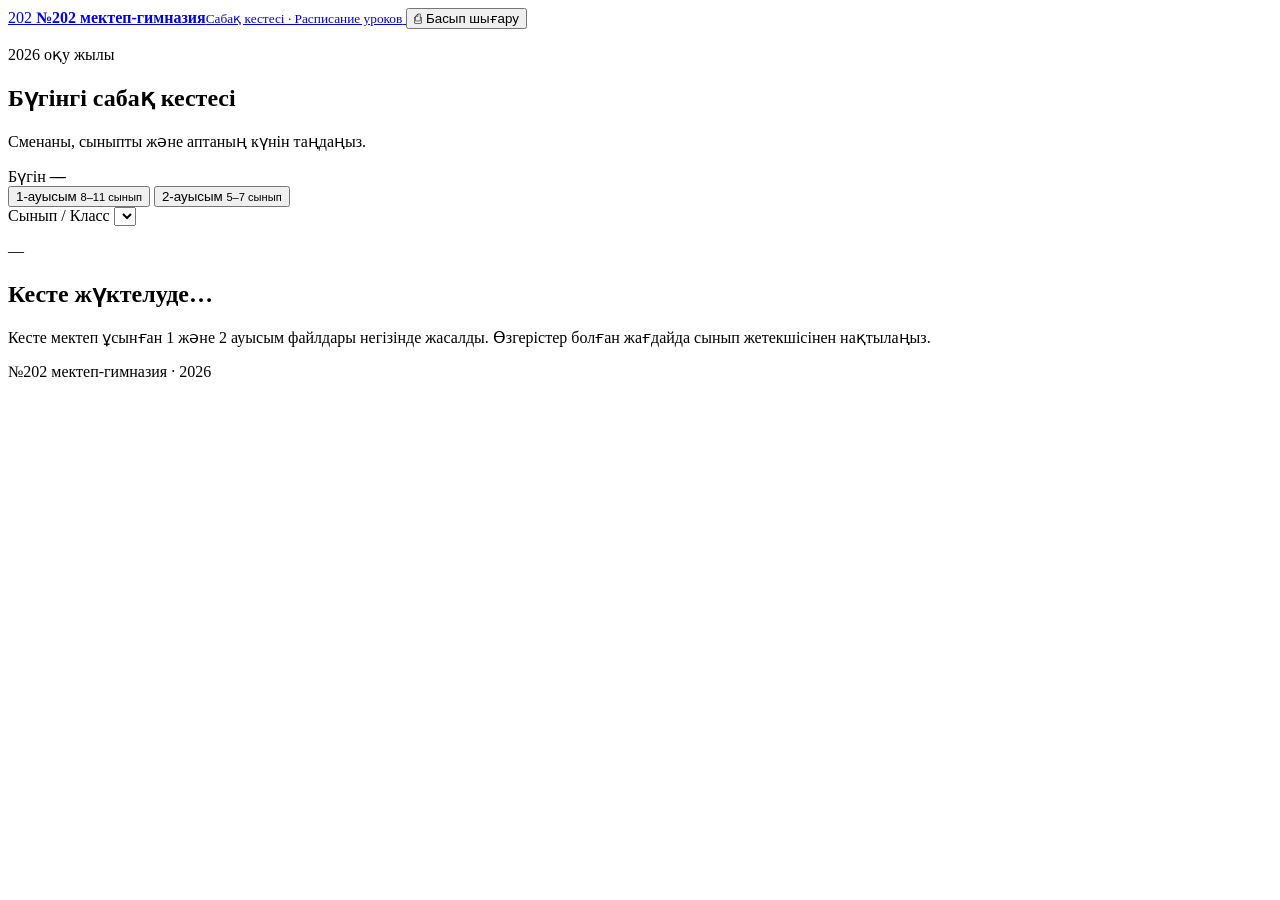
==== schedule/index.html @ 9e9dadfa "Add school schedule page" ====
<!doctype html>
<html lang="kk">
<head>
  <meta charset="utf-8">
  <meta name="viewport" content="width=device-width, initial-scale=1">
  <meta name="theme-color" content="#0b6e4f">
  <meta name="description" content="№202 мектеп-гимназиясының 2026 оқу жылына арналған сабақ кестесі">
  <title>Сабақ кестесі — №202 мектеп-гимназия</title>
  <link rel="stylesheet" href="styles.css">
  <script src="app.js" defer></script>
</head>
<body>
  <header class="site-header">
    <div class="header-inner">
      <a class="brand" href="./" aria-label="Басты бет">
        <span class="brand-mark">202</span>
        <span><strong>№202 мектеп-гимназия</strong><small>Сабақ кестесі · Расписание уроков</small></span>
      </a>
      <button class="print-button" id="printButton" type="button" aria-label="Кестені басып шығару">
        <span aria-hidden="true">⎙</span> Басып шығару
      </button>
    </div>
  </header>

  <main>
    <section class="hero" aria-labelledby="pageTitle">
      <div>
        <p class="eyebrow">2026 оқу жылы</p>
        <h1 id="pageTitle">Бүгінгі сабақ кестесі</h1>
        <p class="hero-copy">Сменаны, сыныпты және аптаның күнін таңдаңыз.</p>
      </div>
      <div class="today-card" aria-live="polite">
        <span>Бүгін</span>
        <strong id="todayLabel">—</strong>
      </div>
    </section>

    <section class="controls-card" aria-label="Кесте сүзгілері">
      <div class="shift-picker" role="group" aria-label="Смена">
        <button class="shift-button active" type="button" data-shift="1">1-ауысым <small>8–11 сынып</small></button>
        <button class="shift-button" type="button" data-shift="2">2-ауысым <small>5–7 сынып</small></button>
      </div>
      <label class="select-field">
        <span>Сынып / Класс</span>
        <select id="classSelect" aria-label="Сыныпты таңдаңыз"></select>
      </label>
    </section>

    <nav class="day-tabs" id="dayTabs" aria-label="Апта күндері"></nav>

    <section class="schedule-panel" aria-live="polite" aria-busy="true">
      <div class="schedule-heading">
        <div>
          <p class="selected-shift" id="selectedShift">—</p>
          <h2 id="scheduleTitle">Кесте жүктелуде…</h2>
        </div>
        <div class="class-meta" id="classMeta"></div>
      </div>
      <ol class="lesson-list" id="lessonList"></ol>
      <div class="empty-state" id="emptyState" hidden>
        <span>✓</span>
        <strong>Бұл күні сабақ жоқ</strong>
      </div>
    </section>

    <p class="source-note">Кесте мектеп ұсынған 1 және 2 ауысым файлдары негізінде жасалды. Өзгерістер болған жағдайда сынып жетекшісінен нақтылаңыз.</p>
  </main>

  <footer>№202 мектеп-гимназия · 2026</footer>

  <div class="error-toast" id="errorToast" role="alert" hidden>Кестені жүктеу мүмкін болмады. Бетті жаңартып көріңіз.</div>
</body>
</html>
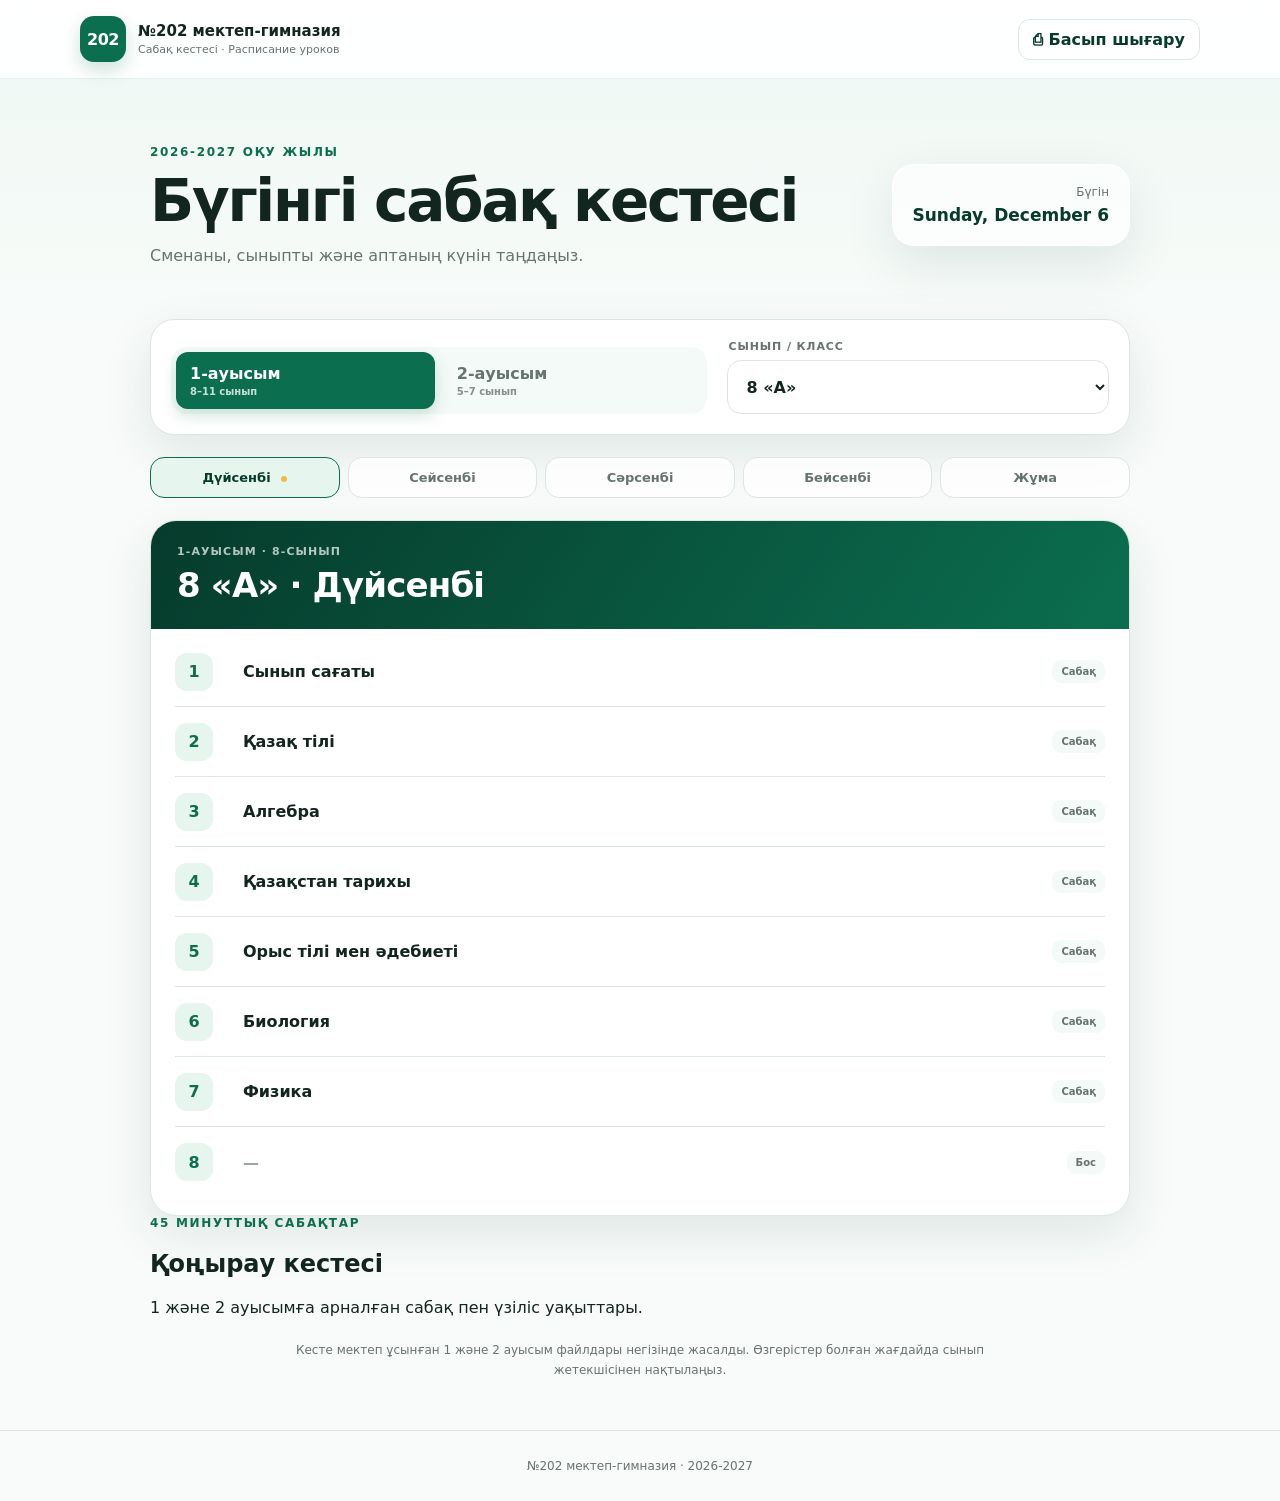
==== commit b4369ea9: "Add bell schedule section" ====
--- a/schedule/index.html
+++ b/schedule/index.html
@@ -4,7 +4,7 @@
   <meta charset="utf-8">
   <meta name="viewport" content="width=device-width, initial-scale=1">
   <meta name="theme-color" content="#0b6e4f">
-  <meta name="description" content="№202 мектеп-гимназиясының 2026 оқу жылына арналған сабақ кестесі">
+  <meta name="description" content="№202 мектеп-гимназиясының 2026-2027 оқу жылына арналған сабақ және қоңырау кестесі">
   <title>Сабақ кестесі — №202 мектеп-гимназия</title>
   <link rel="stylesheet" href="styles.css">
   <script src="app.js" defer></script>
@@ -25,7 +25,7 @@
   <main>
     <section class="hero" aria-labelledby="pageTitle">
       <div>
-        <p class="eyebrow">2026 оқу жылы</p>
+        <p class="eyebrow">2026-2027 оқу жылы</p>
         <h1 id="pageTitle">Бүгінгі сабақ кестесі</h1>
         <p class="hero-copy">Сменаны, сыныпты және аптаның күнін таңдаңыз.</p>
       </div>
@@ -63,10 +63,19 @@
       </div>
     </section>
 
+    <section class="bell-panel" aria-labelledby="bellTitle">
+      <div class="section-heading">
+        <p class="eyebrow">45 минуттық сабақтар</p>
+        <h2 id="bellTitle">Қоңырау кестесі</h2>
+        <p>1 және 2 ауысымға арналған сабақ пен үзіліс уақыттары.</p>
+      </div>
+      <div class="bell-grid" id="bellGrid"></div>
+    </section>
+
     <p class="source-note">Кесте мектеп ұсынған 1 және 2 ауысым файлдары негізінде жасалды. Өзгерістер болған жағдайда сынып жетекшісінен нақтылаңыз.</p>
   </main>
 
-  <footer>№202 мектеп-гимназия · 2026</footer>
+  <footer>№202 мектеп-гимназия · 2026-2027</footer>
 
   <div class="error-toast" id="errorToast" role="alert" hidden>Кестені жүктеу мүмкін болмады. Бетті жаңартып көріңіз.</div>
 </body>
--- a/schedule/styles.css
+++ b/schedule/styles.css
@@ -0,0 +1,135 @@
+:root {
+  --green-950: #063b2c;
+  --green-800: #0b6e4f;
+  --green-650: #15936b;
+  --green-100: #e6f5ee;
+  --mint: #f4faf7;
+  --ink: #13251f;
+  --muted: #66736e;
+  --line: #dbe6e0;
+  --white: #fff;
+  --amber: #f4b942;
+  --shadow: 0 18px 50px rgba(8, 61, 45, .10);
+}
+
+* { box-sizing: border-box; }
+html { color-scheme: light; scroll-behavior: smooth; }
+body {
+  margin: 0;
+  color: var(--ink);
+  background: linear-gradient(180deg, #edf8f3 0, #f8fbf9 330px, #f8fbf9 100%);
+  font-family: Inter, ui-sans-serif, system-ui, -apple-system, BlinkMacSystemFont, "Segoe UI", sans-serif;
+}
+button, select { font: inherit; }
+button { cursor: pointer; }
+
+.site-header {
+  background: rgba(255,255,255,.92);
+  border-bottom: 1px solid rgba(11,110,79,.10);
+  backdrop-filter: blur(12px);
+}
+.header-inner {
+  width: min(1120px, calc(100% - 32px));
+  min-height: 78px;
+  margin: auto;
+  display: flex;
+  align-items: center;
+  justify-content: space-between;
+  gap: 24px;
+}
+.brand { display: flex; align-items: center; gap: 12px; color: inherit; text-decoration: none; }
+.brand-mark {
+  width: 46px; height: 46px; border-radius: 14px;
+  display: grid; place-items: center;
+  color: white; background: var(--green-800); font-weight: 850; letter-spacing: -.5px;
+  box-shadow: 0 8px 18px rgba(11,110,79,.20);
+}
+.brand strong, .brand small { display: block; }
+.brand strong { font-size: 15px; }
+.brand small { margin-top: 3px; color: var(--muted); font-size: 11px; }
+.print-button {
+  border: 1px solid var(--line); border-radius: 12px; padding: 10px 14px;
+  background: var(--white); color: var(--green-950); font-weight: 700;
+}
+.print-button:hover { border-color: var(--green-650); }
+
+main { width: min(980px, calc(100% - 32px)); margin: auto; }
+.hero { min-height: 240px; display: flex; align-items: center; justify-content: space-between; gap: 32px; padding: 42px 0 30px; }
+.eyebrow { margin: 0 0 12px; color: var(--green-800); font-size: 12px; font-weight: 800; letter-spacing: .14em; text-transform: uppercase; }
+h1 { margin: 0; font-size: clamp(34px, 7vw, 58px); line-height: 1.04; letter-spacing: -.04em; }
+.hero-copy { margin: 14px 0 0; color: var(--muted); font-size: 16px; }
+.today-card {
+  min-width: 180px; padding: 20px; border: 1px solid rgba(255,255,255,.8); border-radius: 22px;
+  background: rgba(255,255,255,.66); box-shadow: var(--shadow); text-align: right;
+}
+.today-card span { display: block; color: var(--muted); font-size: 12px; }
+.today-card strong { display: block; margin-top: 6px; color: var(--green-950); font-size: 17px; }
+
+.controls-card {
+  display: grid; grid-template-columns: 1.4fr 1fr; gap: 20px; align-items: end;
+  padding: 20px; border: 1px solid var(--line); border-radius: 24px; background: var(--white); box-shadow: var(--shadow);
+}
+.shift-picker { display: grid; grid-template-columns: 1fr 1fr; gap: 8px; padding: 5px; border-radius: 16px; background: var(--mint); }
+.shift-button { border: 0; border-radius: 12px; padding: 12px 14px; background: transparent; color: var(--muted); text-align: left; font-weight: 800; }
+.shift-button small { display: block; margin-top: 3px; font-size: 10px; font-weight: 600; opacity: .78; }
+.shift-button.active { color: white; background: var(--green-800); box-shadow: 0 7px 16px rgba(11,110,79,.18); }
+.select-field span { display: block; margin: 0 0 7px 2px; color: var(--muted); font-size: 11px; font-weight: 750; text-transform: uppercase; letter-spacing: .08em; }
+.select-field select { width: 100%; height: 54px; padding: 0 42px 0 15px; border: 1px solid var(--line); border-radius: 14px; color: var(--ink); background: white; font-weight: 800; }
+.select-field select:focus { outline: 3px solid rgba(21,147,107,.16); border-color: var(--green-650); }
+
+.day-tabs { display: grid; grid-template-columns: repeat(5, 1fr); gap: 8px; margin: 22px 0; }
+.day-button { border: 1px solid var(--line); border-radius: 14px; padding: 12px 8px; background: rgba(255,255,255,.75); color: var(--muted); font-size: 13px; font-weight: 750; }
+.day-button:hover { border-color: var(--green-650); color: var(--green-800); }
+.day-button.active { border-color: var(--green-800); background: var(--green-100); color: var(--green-950); }
+.day-button.today::after { content: ""; display: inline-block; width: 6px; height: 6px; margin-left: 6px; border-radius: 50%; background: var(--amber); vertical-align: middle; }
+
+.schedule-panel { overflow: hidden; border: 1px solid var(--line); border-radius: 26px; background: var(--white); box-shadow: var(--shadow); }
+.schedule-heading { min-height: 108px; padding: 24px 26px; display: flex; justify-content: space-between; align-items: center; gap: 24px; color: white; background: linear-gradient(125deg, var(--green-950), var(--green-800)); }
+.selected-shift { margin: 0 0 7px; color: rgba(255,255,255,.70); font-size: 11px; font-weight: 800; letter-spacing: .10em; text-transform: uppercase; }
+.schedule-heading h2 { margin: 0; font-size: clamp(24px, 5vw, 34px); letter-spacing: -.025em; }
+.class-meta { max-width: 330px; color: rgba(255,255,255,.82); font-size: 12px; line-height: 1.5; text-align: right; }
+.class-meta strong { color: white; }
+.lesson-list { margin: 0; padding: 8px 24px 18px; list-style: none; counter-reset: lesson; }
+.lesson {
+  min-height: 70px; display: grid; grid-template-columns: 52px 1fr auto; align-items: center; gap: 16px;
+  border-bottom: 1px solid var(--line);
+}
+.lesson:last-child { border-bottom: 0; }
+.lesson-number { width: 38px; height: 38px; display: grid; place-items: center; border-radius: 12px; color: var(--green-800); background: var(--green-100); font-weight: 850; }
+.lesson-subject { font-size: 16px; font-weight: 750; }
+.lesson-free { color: #9aa6a1; font-weight: 600; }
+.lesson-badge { padding: 6px 9px; border-radius: 9px; color: var(--muted); background: var(--mint); font-size: 10px; font-weight: 750; }
+.empty-state { padding: 48px 24px; text-align: center; color: var(--muted); }
+.empty-state span { width: 48px; height: 48px; margin: 0 auto 12px; display: grid; place-items: center; border-radius: 50%; color: var(--green-800); background: var(--green-100); font-size: 24px; }
+.empty-state strong { display: block; color: var(--ink); }
+.source-note { max-width: 720px; margin: 24px auto 50px; color: var(--muted); font-size: 12px; line-height: 1.65; text-align: center; }
+footer { padding: 28px 16px; border-top: 1px solid var(--line); color: var(--muted); font-size: 12px; text-align: center; }
+.error-toast { position: fixed; right: 20px; bottom: 20px; max-width: 340px; padding: 16px 18px; border-radius: 14px; color: white; background: #a63737; box-shadow: 0 14px 40px rgba(80,0,0,.25); }
+
+@media (max-width: 700px) {
+  .header-inner, main { width: min(100% - 22px, 980px); }
+  .print-button { width: 42px; height: 42px; padding: 0; font-size: 0; }
+  .print-button span { font-size: 20px; }
+  .hero { min-height: 210px; padding: 34px 4px 24px; }
+  .today-card { display: none; }
+  .controls-card { grid-template-columns: 1fr; padding: 13px; border-radius: 20px; }
+  .day-tabs { overflow-x: auto; grid-template-columns: repeat(5, minmax(96px, 1fr)); margin: 16px -11px; padding: 0 11px 4px; scrollbar-width: none; }
+  .schedule-heading { align-items: flex-start; flex-direction: column; gap: 10px; padding: 21px 20px; }
+  .class-meta { text-align: left; }
+  .lesson-list { padding: 5px 16px 12px; }
+  .lesson { grid-template-columns: 42px 1fr; gap: 12px; }
+  .lesson-badge { display: none; }
+}
+
+@media print {
+  body { background: white; }
+  .site-header, .hero-copy, .today-card, .controls-card, .day-tabs, .source-note, footer { display: none !important; }
+  main { width: 100%; }
+  .hero { min-height: 0; padding: 0 0 18px; }
+  .eyebrow { color: #444; }
+  h1 { font-size: 28px; }
+  .schedule-panel { box-shadow: none; border-color: #bbb; }
+  .schedule-heading { color: black; background: white; border-bottom: 2px solid #222; }
+  .selected-shift, .class-meta { color: #444; }
+  .class-meta strong { color: black; }
+}
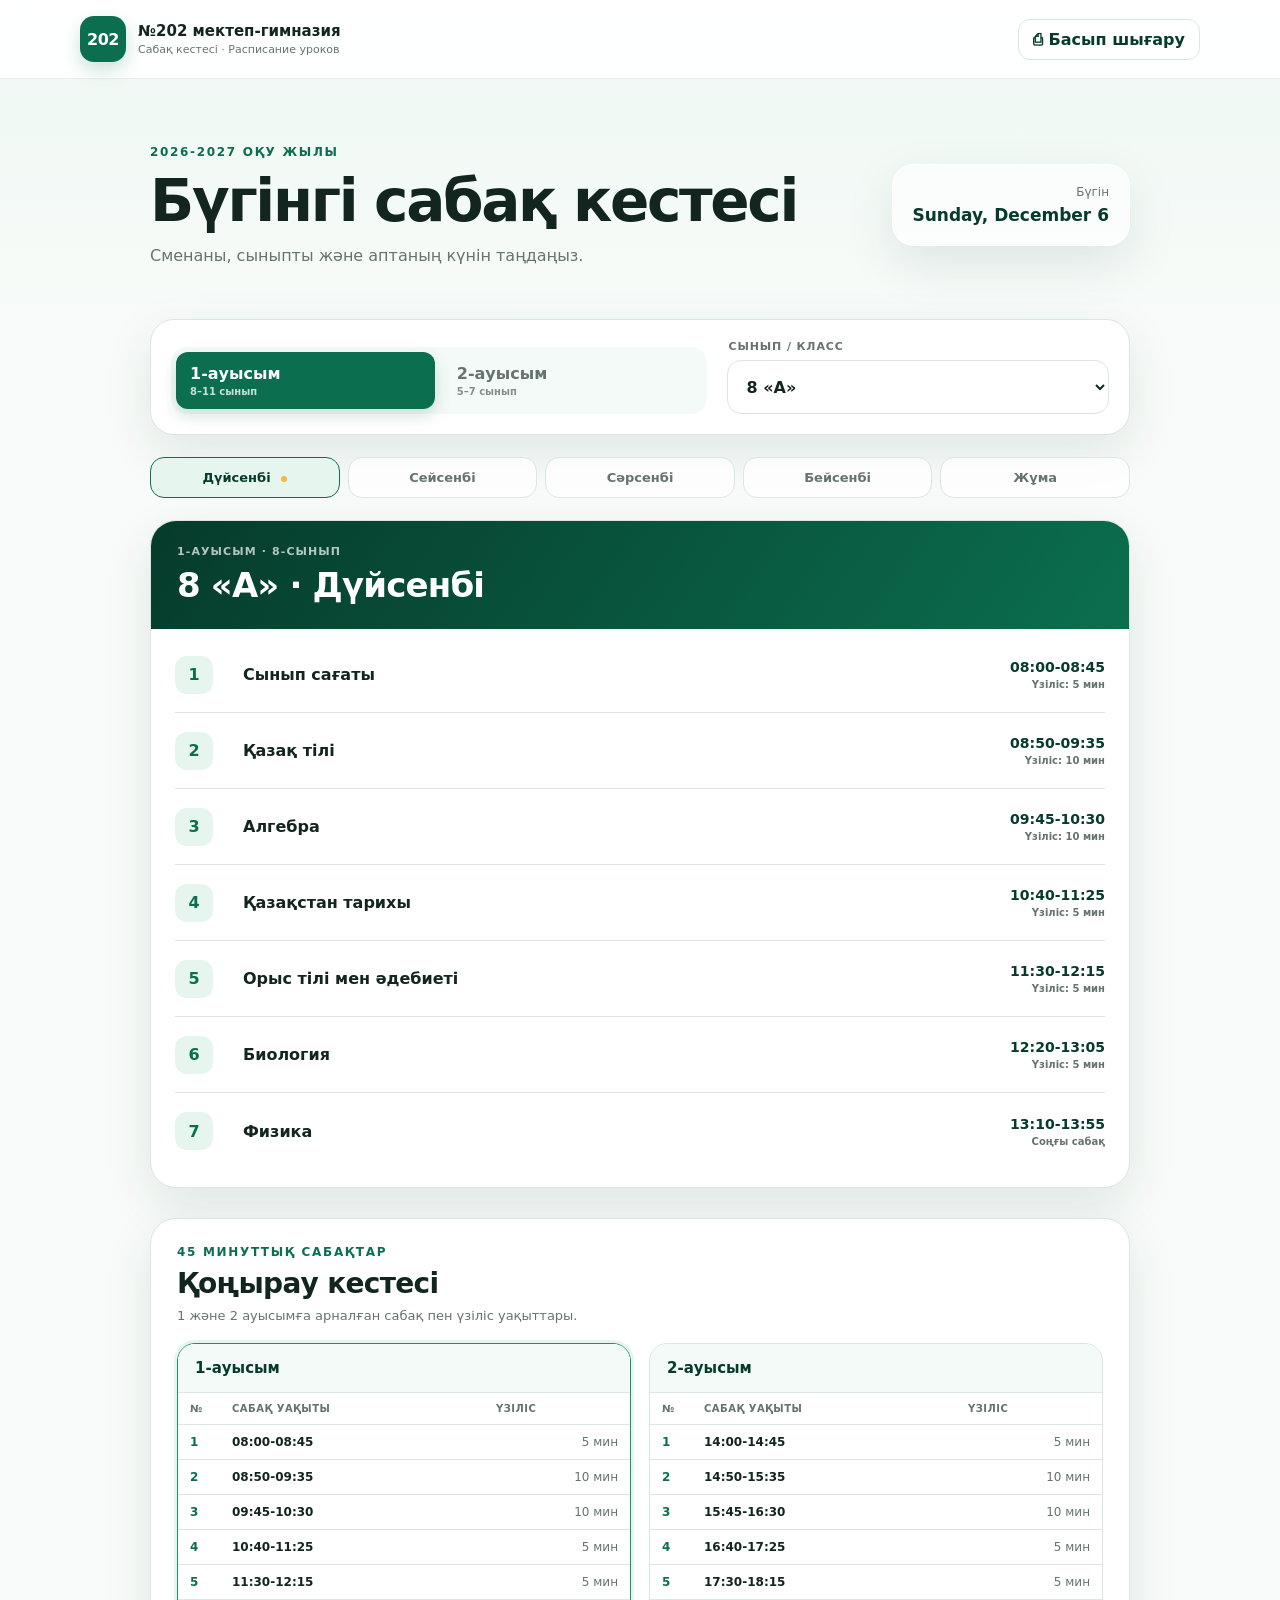
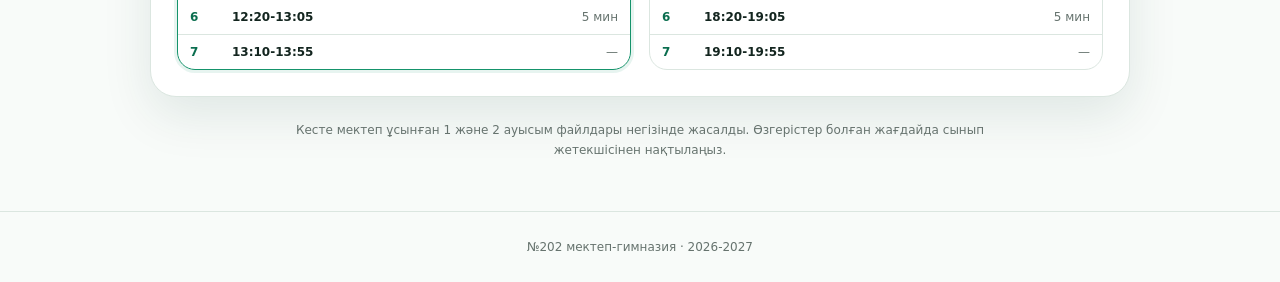
==== commit 7eb7ebb5: "Refresh schedule assets after bell time update" ====
--- a/schedule/index.html
+++ b/schedule/index.html
@@ -6,8 +6,8 @@
   <meta name="theme-color" content="#0b6e4f">
   <meta name="description" content="№202 мектеп-гимназиясының 2026-2027 оқу жылына арналған сабақ және қоңырау кестесі">
   <title>Сабақ кестесі — №202 мектеп-гимназия</title>
-  <link rel="stylesheet" href="styles.css">
-  <script src="app.js" defer></script>
+  <link rel="stylesheet" href="styles.css?v=20260917-2">
+  <script src="app.js?v=20260917-2" defer></script>
 </head>
 <body>
   <header class="site-header">
--- a/schedule/styles.css
+++ b/schedule/styles.css
@@ -91,18 +91,36 @@
 .class-meta strong { color: white; }
 .lesson-list { margin: 0; padding: 8px 24px 18px; list-style: none; counter-reset: lesson; }
 .lesson {
-  min-height: 70px; display: grid; grid-template-columns: 52px 1fr auto; align-items: center; gap: 16px;
+  min-height: 76px; display: grid; grid-template-columns: 52px 1fr auto; align-items: center; gap: 16px;
   border-bottom: 1px solid var(--line);
 }
 .lesson:last-child { border-bottom: 0; }
 .lesson-number { width: 38px; height: 38px; display: grid; place-items: center; border-radius: 12px; color: var(--green-800); background: var(--green-100); font-weight: 850; }
 .lesson-subject { font-size: 16px; font-weight: 750; }
 .lesson-free { color: #9aa6a1; font-weight: 600; }
-.lesson-badge { padding: 6px 9px; border-radius: 9px; color: var(--muted); background: var(--mint); font-size: 10px; font-weight: 750; }
+.lesson-time { min-width: 118px; text-align: right; }
+.lesson-time strong, .lesson-time small { display: block; }
+.lesson-time strong { color: var(--green-950); font-size: 14px; }
+.lesson-time small { margin-top: 4px; color: var(--muted); font-size: 10px; font-weight: 700; }
 .empty-state { padding: 48px 24px; text-align: center; color: var(--muted); }
 .empty-state span { width: 48px; height: 48px; margin: 0 auto 12px; display: grid; place-items: center; border-radius: 50%; color: var(--green-800); background: var(--green-100); font-size: 24px; }
 .empty-state strong { display: block; color: var(--ink); }
 .source-note { max-width: 720px; margin: 24px auto 50px; color: var(--muted); font-size: 12px; line-height: 1.65; text-align: center; }
+.bell-panel { margin: 30px 0 24px; padding: 26px; border: 1px solid var(--line); border-radius: 26px; background: var(--white); box-shadow: var(--shadow); }
+.section-heading { margin-bottom: 20px; }
+.section-heading .eyebrow { margin-bottom: 8px; }
+.section-heading h2 { margin: 0; font-size: 28px; letter-spacing: -.025em; }
+.section-heading > p:last-child { margin: 8px 0 0; color: var(--muted); font-size: 13px; }
+.bell-grid { display: grid; grid-template-columns: 1fr 1fr; gap: 18px; }
+.bell-card { overflow: hidden; border: 1px solid var(--line); border-radius: 18px; transition: .2s; }
+.bell-card.active { border-color: var(--green-650); box-shadow: 0 0 0 3px rgba(21,147,107,.10); }
+.bell-card h3 { margin: 0; padding: 15px 17px; color: var(--green-950); background: var(--mint); font-size: 15px; }
+.bell-table { width: 100%; border-collapse: collapse; }
+.bell-table th, .bell-table td { padding: 10px 12px; border-top: 1px solid var(--line); font-size: 12px; }
+.bell-table th { color: var(--muted); font-size: 10px; text-align: left; text-transform: uppercase; letter-spacing: .05em; }
+.bell-table td:first-child { width: 42px; color: var(--green-800); font-weight: 850; }
+.bell-table td:nth-child(2) { font-weight: 750; }
+.bell-table td:last-child { color: var(--muted); text-align: right; }
 footer { padding: 28px 16px; border-top: 1px solid var(--line); color: var(--muted); font-size: 12px; text-align: center; }
 .error-toast { position: fixed; right: 20px; bottom: 20px; max-width: 340px; padding: 16px 18px; border-radius: 14px; color: white; background: #a63737; box-shadow: 0 14px 40px rgba(80,0,0,.25); }
 
@@ -118,7 +136,11 @@
   .class-meta { text-align: left; }
   .lesson-list { padding: 5px 16px 12px; }
   .lesson { grid-template-columns: 42px 1fr; gap: 12px; }
-  .lesson-badge { display: none; }
+  .lesson-time { min-width: auto; }
+  .lesson-time strong { font-size: 12px; }
+  .lesson-time small { display: none; }
+  .bell-panel { margin-top: 22px; padding: 18px 13px; border-radius: 20px; }
+  .bell-grid { grid-template-columns: 1fr; }
 }
 
 @media print {
@@ -132,4 +154,5 @@
   .schedule-heading { color: black; background: white; border-bottom: 2px solid #222; }
   .selected-shift, .class-meta { color: #444; }
   .class-meta strong { color: black; }
+  .bell-panel { break-before: page; box-shadow: none; }
 }
